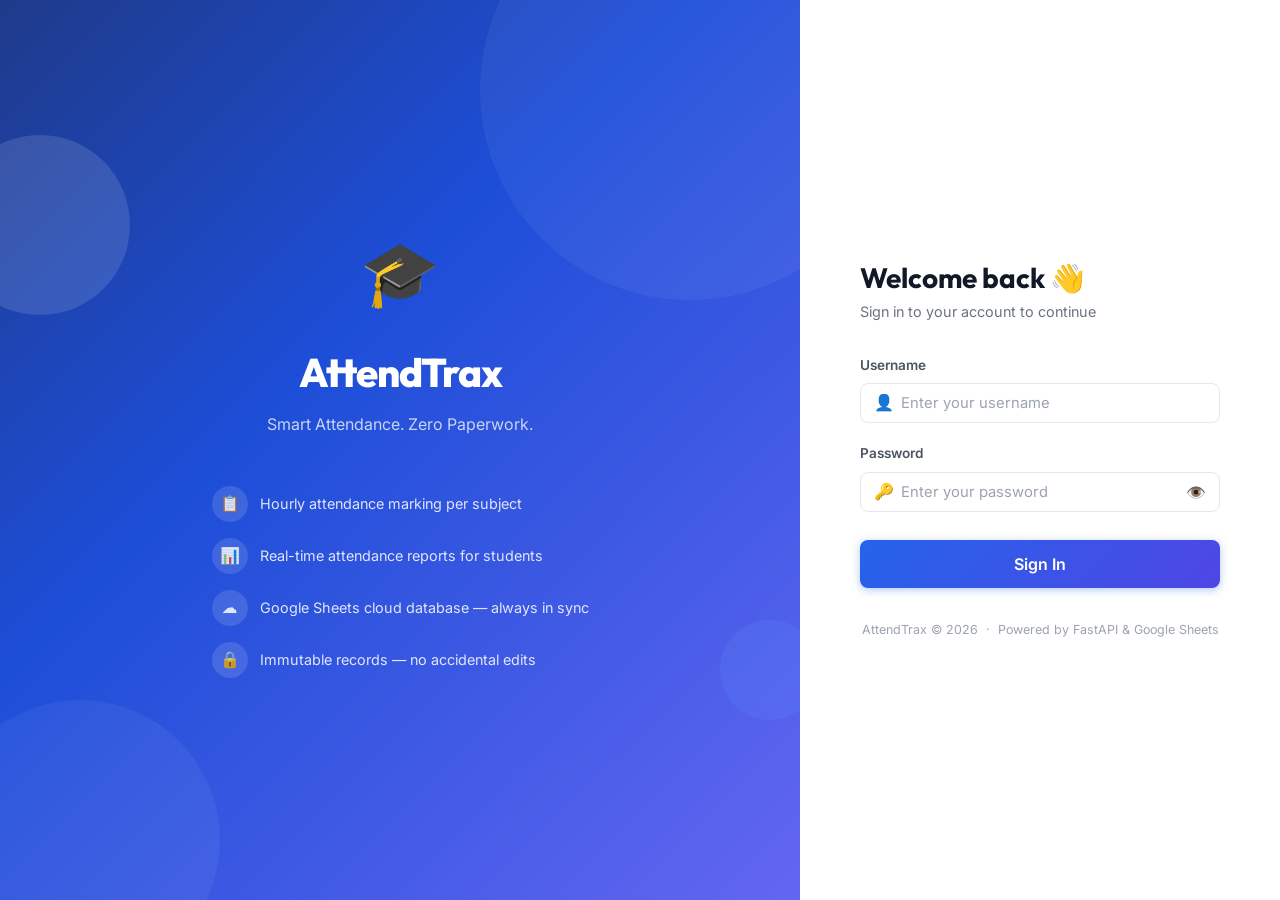
==== frontend/index.html @ 1fc4e975 "Add files via upload" ====
<!DOCTYPE html>
<html lang="en">
<head>
  <meta charset="UTF-8" />
  <meta name="viewport" content="width=device-width, initial-scale=1.0" />
  <title>AttendTrax – Login</title>
  <meta name="description" content="AttendTrax – Student Attendance Management System. Login as Admin, Faculty, or Student." />
  <link rel="stylesheet" href="style.css" />
  <link rel="icon" href="data:image/svg+xml,<svg xmlns='http://www.w3.org/2000/svg' viewBox='0 0 100 100'><text y='.9em' font-size='90'>🎓</text></svg>" />
  <style>
    /* ── Login-specific styles ─── */
    body { min-height: 100vh; display: flex; align-items: stretch; }

    .login-page {
      display: flex;
      width: 100%;
      min-height: 100vh;
    }

    /* Left panel – illustration / branding */
    .login-left {
      flex: 1;
      background: linear-gradient(135deg, #1e3a8a 0%, #1d4ed8 40%, #6366f1 100%);
      display: flex;
      flex-direction: column;
      align-items: center;
      justify-content: center;
      padding: 3rem 2.5rem;
      position: relative;
      overflow: hidden;
    }

    .login-left::before {
      content: '';
      position: absolute;
      width: 420px; height: 420px;
      border-radius: 50%;
      background: rgb(255 255 255 / 0.05);
      top: -120px; right: -100px;
    }
    .login-left::after {
      content: '';
      position: absolute;
      width: 280px; height: 280px;
      border-radius: 50%;
      background: rgb(255 255 255 / 0.05);
      bottom: -80px; left: -60px;
    }

    .left-content { position: relative; z-index: 1; text-align: center; color: #fff; max-width: 380px; }
    .brand-logo { font-size: 4rem; margin-bottom: 1rem; }
    .brand-title { font-family: 'Outfit', sans-serif; font-size: 2.5rem; font-weight: 800; letter-spacing: -0.03em; margin-bottom: 0.5rem; }
    .brand-subtitle { font-size: 1rem; opacity: 0.75; margin-bottom: 3rem; }

    .feature-list { list-style: none; display: flex; flex-direction: column; gap: 1rem; text-align: left; }
    .feature-list li {
      display: flex; align-items: center; gap: 0.75rem;
      font-size: 0.9rem; opacity: 0.85;
    }
    .feature-list li .feat-icon {
      width: 36px; height: 36px;
      border-radius: 50%;
      background: rgb(255 255 255 / 0.15);
      display: flex; align-items: center; justify-content: center;
      font-size: 1rem; flex-shrink: 0;
    }

    /* Right panel – login form */
    .login-right {
      width: 480px;
      flex-shrink: 0;
      display: flex;
      flex-direction: column;
      align-items: center;
      justify-content: center;
      padding: 3rem 2.5rem;
      background: #fff;
    }

    .login-form-wrap { width: 100%; max-width: 360px; }

    .login-greeting {
      margin-bottom: 2rem;
    }
    .login-greeting h2 { font-size: 1.75rem; color: var(--gray-900); margin-bottom: 0.3rem; }
    .login-greeting p  { color: var(--gray-500); font-size: 0.9rem; }

    .form-stack { display: flex; flex-direction: column; gap: 1.25rem; }

    .input-icon-wrap { position: relative; }
    .input-icon-wrap .input-icon {
      position: absolute;
      left: 0.875rem;
      top: 50%;
      transform: translateY(-50%);
      font-size: 1rem;
      color: var(--gray-400);
      pointer-events: none;
    }
    .input-icon-wrap .form-control { padding-left: 2.5rem; }

    .password-wrap { position: relative; }
    .toggle-pw {
      position: absolute;
      right: 0.875rem; top: 50%;
      transform: translateY(-50%);
      background: none; border: none;
      color: var(--gray-400); font-size: 1rem;
      cursor: pointer; transition: color var(--transition-fast);
    }
    .toggle-pw:hover { color: var(--brand-600); }

    .login-btn { margin-top: 0.5rem; }

    .login-footer { margin-top: 2rem; text-align: center; color: var(--gray-400); font-size: 0.78rem; }

    /* Floating animated circles */
    .float-orb {
      position: absolute;
      border-radius: 50%;
      opacity: 0.12;
      animation: floatOrb 6s ease-in-out infinite;
    }
    @keyframes floatOrb {
      0%, 100% { transform: translateY(0); }
      50%       { transform: translateY(-20px); }
    }

    @media (max-width: 820px) {
      .login-left { display: none; }
      .login-right { width: 100%; }
    }
  </style>
</head>
<body>
<!-- Toast -->
<div id="toast-container"></div>

<div class="login-page">
  <!-- ── Left Branding Panel ─────────────────────────────── -->
  <div class="login-left">
    <div class="float-orb" style="width:180px;height:180px;background:#fff;top:15%;left:-50px;animation-delay:0s;"></div>
    <div class="float-orb" style="width:100px;height:100px;background:#60a5fa;bottom:20%;right:-20px;animation-delay:2s;"></div>

    <div class="left-content">
      <div class="brand-logo">🎓</div>
      <div class="brand-title">AttendTrax</div>
      <div class="brand-subtitle">Smart Attendance. Zero Paperwork.</div>

      <ul class="feature-list">
        <li>
          <span class="feat-icon">📋</span>
          <span>Hourly attendance marking per subject</span>
        </li>
        <li>
          <span class="feat-icon">📊</span>
          <span>Real-time attendance reports for students</span>
        </li>
        <li>
          <span class="feat-icon">☁️</span>
          <span>Google Sheets cloud database — always in sync</span>
        </li>
        <li>
          <span class="feat-icon">🔒</span>
          <span>Immutable records — no accidental edits</span>
        </li>
      </ul>
    </div>
  </div>

  <!-- ── Right Login Form ───────────────────────────────── -->
  <div class="login-right">
    <div class="login-form-wrap">
      <div class="login-greeting">
        <h2>Welcome back 👋</h2>
        <p>Sign in to your account to continue</p>
      </div>

      <form id="login-form" class="form-stack" novalidate>
        <!-- Username -->
        <div class="form-group">
          <label class="form-label" for="username">Username</label>
          <div class="input-icon-wrap">
            <span class="input-icon">👤</span>
            <input
              id="username"
              type="text"
              class="form-control"
              placeholder="Enter your username"
              autocomplete="username"
              required
            />
          </div>
        </div>

        <!-- Password -->
        <div class="form-group">
          <label class="form-label" for="password">Password</label>
          <div class="input-icon-wrap password-wrap">
            <span class="input-icon">🔑</span>
            <input
              id="password"
              type="password"
              class="form-control"
              placeholder="Enter your password"
              autocomplete="current-password"
              required
            />
            <button type="button" class="toggle-pw" id="toggle-pw" aria-label="Show/hide password">👁️</button>
          </div>
        </div>

        <!-- Error message -->
        <p id="login-error" class="text-sm hidden" style="color:var(--danger);font-weight:500;"></p>

        <!-- Submit -->
        <button type="submit" id="login-btn" class="btn btn-primary btn-lg login-btn w-full">
          <span id="btn-text">Sign In</span>
        </button>
      </form>

      <div class="login-footer">
        <p>AttendTrax &copy; 2026 &nbsp;·&nbsp; Powered by FastAPI &amp; Google Sheets</p>
      </div>
    </div>
  </div>
</div>

<script src="api.js"></script>
<script>
  // Redirect if already logged in
  (function() {
    const token = getToken();
    const role  = getRole();
    if (token && role) {
      const pages = { ADMIN: 'admin.html', FACULTY: 'faculty.html', STUDENT: 'student.html' };
      window.location.href = pages[role.toUpperCase()] || 'index.html';
    }
  })();

  // Password toggle
  document.getElementById('toggle-pw').addEventListener('click', () => {
    const pw = document.getElementById('password');
    const btn = document.getElementById('toggle-pw');
    pw.type = pw.type === 'password' ? 'text' : 'password';
    btn.textContent = pw.type === 'password' ? '👁️' : '🙈';
  });

  // Login form
  document.getElementById('login-form').addEventListener('submit', async (e) => {
    e.preventDefault();
    const username = document.getElementById('username').value.trim();
    const password = document.getElementById('password').value;
    const errEl    = document.getElementById('login-error');
    const btnText  = document.getElementById('btn-text');
    const btn      = document.getElementById('login-btn');

    if (!username || !password) {
      errEl.textContent = 'Please enter both username and password.';
      errEl.classList.remove('hidden');
      return;
    }

    errEl.classList.add('hidden');
    btn.disabled = true;
    btnText.innerHTML = '<span class="spinner"></span> Signing in…';

    try {
      const data = await api.post('/auth/login', { username, password });
      saveAuth(data);

      showToast(`Welcome, ${data.name}! 🎉`, 'success', 2000);

      const pages = { ADMIN: 'admin.html', FACULTY: 'faculty.html', STUDENT: 'student.html' };
      setTimeout(() => {
        window.location.href = pages[data.role.toUpperCase()] || 'index.html';
      }, 800);
    } catch (err) {
      errEl.textContent = err.message;
      errEl.classList.remove('hidden');
      btn.disabled = false;
      btnText.textContent = 'Sign In';
    }
  });
</script>
</body>
</html>
---- frontend/style.css ----
/* =============================================================================
   AttendTrax – Design System & Global Styles
   Light mode with vibrant blue-indigo accents
   ============================================================================= */
@import url('https://fonts.googleapis.com/css2?family=Inter:wght@300;400;500;600;700;800&family=Outfit:wght@400;600;700&display=swap');

/* ── CSS Custom Properties ──────────────────────────────────────────────────── */
:root {
  /* Brand */
  --brand-50:  #eff6ff;
  --brand-100: #dbeafe;
  --brand-200: #bfdbfe;
  --brand-300: #93c5fd;
  --brand-400: #60a5fa;
  --brand-500: #3b82f6;
  --brand-600: #2563eb;
  --brand-700: #1d4ed8;
  --brand-800: #1e40af;
  --brand-900: #1e3a8a;

  --indigo-500: #6366f1;
  --indigo-600: #4f46e5;

  /* Semantic */
  --success:   #10b981;
  --warning:   #f59e0b;
  --danger:    #ef4444;
  --info:      #06b6d4;

  /* Neutrals */
  --gray-50:   #f9fafb;
  --gray-100:  #f3f4f6;
  --gray-200:  #e5e7eb;
  --gray-300:  #d1d5db;
  --gray-400:  #9ca3af;
  --gray-500:  #6b7280;
  --gray-600:  #4b5563;
  --gray-700:  #374151;
  --gray-800:  #1f2937;
  --gray-900:  #111827;

  /* Layout */
  --sidebar-width: 260px;
  --topbar-height: 64px;
  --radius-sm: 8px;
  --radius-md: 12px;
  --radius-lg: 16px;
  --radius-xl: 24px;

  /* Shadows */
  --shadow-sm:  0 1px 2px 0 rgb(0 0 0 / 0.05);
  --shadow-md:  0 4px 6px -1px rgb(0 0 0 / 0.07), 0 2px 4px -2px rgb(0 0 0 / 0.07);
  --shadow-lg:  0 10px 15px -3px rgb(0 0 0 / 0.08), 0 4px 6px -4px rgb(0 0 0 / 0.05);
  --shadow-xl:  0 20px 25px -5px rgb(0 0 0 / 0.10), 0 8px 10px -6px rgb(0 0 0 / 0.05);

  /* Transitions */
  --transition-fast: 150ms ease;
  --transition-base: 250ms ease;
  --transition-slow: 350ms ease;
}

/* ── Reset ──────────────────────────────────────────────────────────────────── */
*, *::before, *::after { box-sizing: border-box; margin: 0; padding: 0; }

html { font-size: 16px; scroll-behavior: smooth; }

body {
  font-family: 'Inter', system-ui, sans-serif;
  background: var(--gray-50);
  color: var(--gray-800);
  line-height: 1.6;
  -webkit-font-smoothing: antialiased;
}

a { color: inherit; text-decoration: none; }
img { max-width: 100%; }
button { cursor: pointer; font-family: inherit; }
input, select, textarea { font-family: inherit; }

/* ── Typography ─────────────────────────────────────────────────────────────── */
h1, h2, h3, h4, h5 { font-family: 'Outfit', sans-serif; font-weight: 700; line-height: 1.25; }
h1 { font-size: clamp(1.75rem, 4vw, 2.5rem); }
h2 { font-size: clamp(1.35rem, 3vw, 1.875rem); }
h3 { font-size: 1.25rem; }
h4 { font-size: 1.05rem; }

/* ── Utility Classes ─────────────────────────────────────────────────────────── */
.hidden    { display: none !important; }
.sr-only   { position: absolute; width: 1px; height: 1px; overflow: hidden; clip: rect(0,0,0,0); }
.flex      { display: flex; }
.flex-col  { flex-direction: column; }
.items-center { align-items: center; }
.justify-between { justify-content: space-between; }
.gap-2  { gap: 0.5rem; }
.gap-4  { gap: 1rem; }
.gap-6  { gap: 1.5rem; }
.w-full { width: 100%; }
.text-sm { font-size: 0.875rem; }
.text-xs { font-size: 0.75rem; }
.font-semibold { font-weight: 600; }
.font-bold { font-weight: 700; }
.text-muted { color: var(--gray-500); }
.text-center { text-align: center; }

/* ── Buttons ─────────────────────────────────────────────────────────────────── */
.btn {
  display: inline-flex;
  align-items: center;
  justify-content: center;
  gap: 0.5rem;
  padding: 0.625rem 1.25rem;
  font-size: 0.9rem;
  font-weight: 600;
  border: none;
  border-radius: var(--radius-sm);
  transition: all var(--transition-fast);
  outline: none;
  white-space: nowrap;
}

.btn-primary {
  background: linear-gradient(135deg, var(--brand-600), var(--indigo-600));
  color: #fff;
  box-shadow: 0 2px 8px rgb(37 99 235 / 0.35);
}
.btn-primary:hover { transform: translateY(-1px); box-shadow: 0 4px 16px rgb(37 99 235 / 0.45); }
.btn-primary:active { transform: translateY(0); }

.btn-secondary {
  background: var(--gray-100);
  color: var(--gray-700);
  border: 1px solid var(--gray-200);
}
.btn-secondary:hover { background: var(--gray-200); }

.btn-danger {
  background: linear-gradient(135deg, #ef4444, #dc2626);
  color: #fff;
  box-shadow: 0 2px 8px rgb(239 68 68 / 0.35);
}
.btn-danger:hover { transform: translateY(-1px); box-shadow: 0 4px 16px rgb(239 68 68 / 0.45); }

.btn-success {
  background: linear-gradient(135deg, #10b981, #059669);
  color: #fff;
  box-shadow: 0 2px 8px rgb(16 185 129 / 0.35);
}
.btn-success:hover { transform: translateY(-1px); }

.btn-sm { padding: 0.4rem 0.85rem; font-size: 0.8rem; }
.btn-lg { padding: 0.875rem 2rem; font-size: 1rem; }

.btn:disabled { opacity: 0.55; cursor: not-allowed; transform: none !important; }

/* ── Cards ───────────────────────────────────────────────────────────────────── */
.card {
  background: #fff;
  border-radius: var(--radius-md);
  box-shadow: var(--shadow-md);
  border: 1px solid var(--gray-200);
  overflow: hidden;
}

.card-header {
  padding: 1.25rem 1.5rem;
  border-bottom: 1px solid var(--gray-100);
  display: flex;
  align-items: center;
  justify-content: space-between;
  gap: 1rem;
}

.card-body { padding: 1.5rem; }

/* ── Form Elements ───────────────────────────────────────────────────────────── */
.form-group { display: flex; flex-direction: column; gap: 0.4rem; }
.form-label { font-size: 0.85rem; font-weight: 600; color: var(--gray-600); }
.form-control {
  width: 100%;
  padding: 0.625rem 0.875rem;
  font-size: 0.925rem;
  border: 1.5px solid var(--gray-200);
  border-radius: var(--radius-sm);
  background: #fff;
  color: var(--gray-800);
  transition: border-color var(--transition-fast), box-shadow var(--transition-fast);
  outline: none;
}
.form-control:focus {
  border-color: var(--brand-400);
  box-shadow: 0 0 0 3px rgb(59 130 246 / 0.15);
}
.form-control::placeholder { color: var(--gray-400); }

select.form-control { appearance: none; background-image: url("data:image/svg+xml,%3Csvg xmlns='http://www.w3.org/2000/svg' fill='none' viewBox='0 0 20 20'%3E%3Cpath stroke='%236b7280' stroke-linecap='round' stroke-linejoin='round' stroke-width='1.5' d='M6 8l4 4 4-4'/%3E%3C/svg%3E"); background-repeat: no-repeat; background-position: right 0.75rem center; background-size: 1.25rem; padding-right: 2.5rem; }

/* ── Stat Cards ─────────────────────────────────────────────────────────────── */
.stat-grid {
  display: grid;
  grid-template-columns: repeat(auto-fit, minmax(180px, 1fr));
  gap: 1rem;
}

.stat-card {
  background: #fff;
  border-radius: var(--radius-md);
  padding: 1.25rem 1.5rem;
  box-shadow: var(--shadow-md);
  border: 1px solid var(--gray-200);
  position: relative;
  overflow: hidden;
}

.stat-card::before {
  content: '';
  position: absolute;
  top: 0; left: 0;
  width: 4px;
  height: 100%;
  background: var(--accent, var(--brand-500));
}

.stat-card .stat-label { font-size: 0.75rem; font-weight: 600; text-transform: uppercase; letter-spacing: 0.05em; color: var(--gray-500); }
.stat-card .stat-value { font-size: 2rem; font-weight: 800; font-family: 'Outfit', sans-serif; color: var(--gray-900); line-height: 1.1; margin-top: 0.25rem; }
.stat-card .stat-sub { font-size: 0.78rem; color: var(--gray-400); margin-top: 0.15rem; }

/* ── Table ───────────────────────────────────────────────────────────────────── */
.table-wrapper { overflow-x: auto; }
table { width: 100%; border-collapse: collapse; font-size: 0.875rem; }
thead tr { background: var(--gray-50); border-bottom: 2px solid var(--gray-200); }
thead th { padding: 0.75rem 1rem; text-align: left; font-size: 0.78rem; font-weight: 700; text-transform: uppercase; letter-spacing: 0.05em; color: var(--gray-500); white-space: nowrap; }
tbody tr { border-bottom: 1px solid var(--gray-100); transition: background var(--transition-fast); }
tbody tr:hover { background: var(--brand-50); }
tbody td { padding: 0.75rem 1rem; color: var(--gray-700); }

/* Status badges */
.badge {
  display: inline-flex;
  align-items: center;
  padding: 0.2rem 0.6rem;
  font-size: 0.72rem;
  font-weight: 700;
  border-radius: 999px;
  text-transform: uppercase;
  letter-spacing: 0.04em;
}
.badge-present  { background: #d1fae5; color: #065f46; }
.badge-absent   { background: #fee2e2; color: #991b1b; }
.badge-free     { background: var(--gray-100); color: var(--gray-500); }
.badge-info     { background: #dbeafe; color: #1e40af; }
.badge-warning  { background: #fef3c7; color: #92400e; }

/* ── Progress Bar ───────────────────────────────────────────────────────────── */
.progress-bar-wrap { background: var(--gray-200); border-radius: 999px; height: 8px; overflow: hidden; }
.progress-bar { height: 100%; border-radius: 999px; transition: width 0.6s ease; }
.progress-good    { background: linear-gradient(90deg, #10b981, #34d399); }
.progress-warn    { background: linear-gradient(90deg, #f59e0b, #fbbf24); }
.progress-danger  { background: linear-gradient(90deg, #ef4444, #f87171); }

/* ── Toast Notifications ─────────────────────────────────────────────────────── */
#toast-container {
  position: fixed;
  top: 1.25rem;
  right: 1.25rem;
  z-index: 9999;
  display: flex;
  flex-direction: column;
  gap: 0.5rem;
  pointer-events: none;
}
.toast {
  display: flex;
  align-items: flex-start;
  gap: 0.75rem;
  padding: 0.875rem 1.25rem;
  border-radius: var(--radius-md);
  box-shadow: var(--shadow-xl);
  min-width: 280px;
  max-width: 380px;
  font-size: 0.9rem;
  font-weight: 500;
  color: #fff;
  pointer-events: all;
  animation: toastIn 0.3s ease forwards;
}
.toast.toast-success { background: linear-gradient(135deg, #10b981, #059669); }
.toast.toast-error   { background: linear-gradient(135deg, #ef4444, #dc2626); }
.toast.toast-info    { background: linear-gradient(135deg, #3b82f6, #2563eb); }
.toast.toast-warning { background: linear-gradient(135deg, #f59e0b, #d97706); }
.toast.leaving { animation: toastOut 0.3s ease forwards; }
.toast-icon { font-size: 1.2rem; flex-shrink: 0; }

@keyframes toastIn  { from { opacity: 0; transform: translateX(100px); } to { opacity: 1; transform: translateX(0); } }
@keyframes toastOut { from { opacity: 1; transform: translateX(0); } to { opacity: 0; transform: translateX(100px); } }

/* ── Modal ───────────────────────────────────────────────────────────────────── */
.modal-overlay {
  position: fixed; inset: 0;
  background: rgb(0 0 0 / 0.45);
  display: flex;
  align-items: center;
  justify-content: center;
  z-index: 1000;
  animation: fadeIn 0.2s ease;
}
.modal-box {
  background: #fff;
  border-radius: var(--radius-lg);
  box-shadow: var(--shadow-xl);
  padding: 2rem;
  width: min(500px, calc(100vw - 2rem));
  max-height: 90vh;
  overflow-y: auto;
  animation: slideUp 0.25s ease;
}
@keyframes fadeIn  { from { opacity: 0; } to { opacity: 1; } }
@keyframes slideUp { from { opacity: 0; transform: translateY(30px); } to { opacity: 1; transform: translateY(0); } }

/* ── Spinner ─────────────────────────────────────────────────────────────────── */
.spinner {
  display: inline-block;
  width: 1.1em; height: 1.1em;
  border: 2px solid currentColor;
  border-top-color: transparent;
  border-radius: 50%;
  animation: spin 0.7s linear infinite;
}
@keyframes spin { to { transform: rotate(360deg); } }

/* ── Loading overlay ─────────────────────────────────────────────────────────── */
.page-loader {
  position: fixed; inset: 0;
  background: var(--gray-50);
  display: flex; flex-direction: column;
  align-items: center; justify-content: center;
  gap: 1rem;
  z-index: 9999;
}
.page-loader .loader-ring {
  width: 56px; height: 56px;
  border: 4px solid var(--brand-100);
  border-top-color: var(--brand-600);
  border-radius: 50%;
  animation: spin 0.9s linear infinite;
}

/* ── Chip selectors for P/A marking ─────────────────────────────────────────── */
.attendance-chip-group { display: flex; gap: 0.35rem; }
.attendance-chip {
  padding: 0.25rem 0.7rem;
  border-radius: 999px;
  font-size: 0.78rem;
  font-weight: 700;
  border: 1.5px solid transparent;
  cursor: pointer;
  transition: all var(--transition-fast);
}
.chip-P { border-color: #10b981; color: #10b981; }
.chip-P.active { background: #10b981; color: #fff; }
.chip-A { border-color: #ef4444; color: #ef4444; }
.chip-A.active { background: #ef4444; color: #fff; }
.chip-free { border-color: var(--gray-300); color: var(--gray-400); }
.chip-free.active { background: var(--gray-300); color: var(--gray-600); }

/* ── Sidebar Layout (Faculty + Admin) ──────────────────────────────────────── */
.app-layout {
  display: flex;
  min-height: 100vh;
}

.sidebar {
  width: var(--sidebar-width);
  background: linear-gradient(180deg, #1e3a8a 0%, #1e40af 50%, #2563eb 100%);
  display: flex;
  flex-direction: column;
  position: fixed;
  top: 0; left: 0;
  height: 100vh;
  z-index: 100;
  transition: transform var(--transition-base);
}

.sidebar-brand {
  padding: 1.5rem 1.25rem 1rem;
  border-bottom: 1px solid rgb(255 255 255 / 0.12);
}
.sidebar-brand .brand-name {
  font-family: 'Outfit', sans-serif;
  font-size: 1.35rem;
  font-weight: 800;
  color: #fff;
  letter-spacing: -0.02em;
}
.sidebar-brand .brand-sub { font-size: 0.7rem; color: rgb(255 255 255 / 0.55); margin-top: 0.15rem; }

.sidebar-user {
  padding: 1rem 1.25rem;
  border-bottom: 1px solid rgb(255 255 255 / 0.1);
}
.sidebar-user .user-name { font-size: 0.9rem; font-weight: 600; color: #fff; }
.sidebar-user .user-role {
  display: inline-block;
  font-size: 0.65rem;
  font-weight: 700;
  text-transform: uppercase;
  letter-spacing: 0.06em;
  padding: 0.15rem 0.5rem;
  border-radius: 999px;
  margin-top: 0.25rem;
}
.role-admin   { background: #fef3c7; color: #92400e; }
.role-faculty { background: #dbeafe; color: #1e3a8a; }
.role-student { background: #d1fae5; color: #065f46; }

.sidebar-nav { flex: 1; padding: 1rem 0; overflow-y: auto; }
.nav-item {
  display: flex;
  align-items: center;
  gap: 0.75rem;
  padding: 0.75rem 1.25rem;
  color: rgb(255 255 255 / 0.7);
  font-size: 0.9rem;
  font-weight: 500;
  cursor: pointer;
  transition: all var(--transition-fast);
  border-left: 3px solid transparent;
}
.nav-item:hover { color: #fff; background: rgb(255 255 255 / 0.08); }
.nav-item.active { color: #fff; background: rgb(255 255 255 / 0.12); border-left-color: #93c5fd; }
.nav-item .nav-icon { font-size: 1.1rem; width: 1.25rem; text-align: center; }

.sidebar-footer {
  padding: 1rem 1.25rem;
  border-top: 1px solid rgb(255 255 255 / 0.1);
}
.logout-btn {
  display: flex;
  align-items: center;
  gap: 0.6rem;
  color: rgb(255 255 255 / 0.65);
  font-size: 0.875rem;
  font-weight: 500;
  cursor: pointer;
  transition: color var(--transition-fast);
  background: none;
  border: none;
  padding: 0;
}
.logout-btn:hover { color: #fca5a5; }

.main-content {
  margin-left: var(--sidebar-width);
  flex: 1;
  display: flex;
  flex-direction: column;
  min-height: 100vh;
}

.topbar {
  height: var(--topbar-height);
  background: #fff;
  border-bottom: 1px solid var(--gray-200);
  display: flex;
  align-items: center;
  justify-content: space-between;
  padding: 0 1.75rem;
  position: sticky;
  top: 0;
  z-index: 50;
  box-shadow: var(--shadow-sm);
}
.topbar-title { font-size: 1.15rem; font-weight: 700; color: var(--gray-900); }
.topbar-date  { font-size: 0.825rem; color: var(--gray-400); }

.page-content { padding: 1.75rem; flex: 1; }

/* Sections */
.section { display: none; }
.section.active { display: block; animation: fadeSection 0.25s ease; }
@keyframes fadeSection { from { opacity: 0; transform: translateY(8px); } to { opacity: 1; transform: translateY(0); } }

/* ── Mobile sidebar toggle ───────────────────────────────────────────────────── */
.menu-toggle {
  display: none;
  background: none; border: none;
  font-size: 1.5rem; color: var(--gray-700);
  cursor: pointer;
}

/* ── Responsive ──────────────────────────────────────────────────────────────── */
@media (max-width: 768px) {
  .sidebar {
    transform: translateX(calc(-1 * var(--sidebar-width)));
  }
  .sidebar.open { transform: translateX(0); box-shadow: var(--shadow-xl); }
  .main-content { margin-left: 0; }
  .menu-toggle { display: block; }
  .page-content { padding: 1rem; }
  .stat-grid { grid-template-columns: 1fr 1fr; }
}

/* ── Attendance marking table ─────────────────────────────────────────────────── */
.mark-table tbody td { vertical-align: middle; }
.mark-table .student-name { font-weight: 600; }
.mark-table .student-reg  { color: var(--gray-400); font-size: 0.8rem; }
.bulk-actions {
  display: flex; gap: 0.5rem; flex-wrap: wrap;
  margin-bottom: 1rem;
}

/* ── Circle percentage ───────────────────────────────────────────────────────── */
.circle-chart {
  width: 120px; height: 120px;
  position: relative;
  display: flex;
  align-items: center;
  justify-content: center;
}
.circle-chart svg { position: absolute; top: 0; left: 0; transform: rotate(-90deg); }
.circle-chart .circle-bg   { fill: none; stroke: var(--gray-200); stroke-width: 8; }
.circle-chart .circle-fill { fill: none; stroke-width: 8; stroke-linecap: round; transition: stroke-dashoffset 0.8s ease; }
.circle-value { font-size: 1.4rem; font-weight: 800; font-family: 'Outfit', sans-serif; text-align: center; }
.circle-label { font-size: 0.7rem; color: var(--gray-400); }

/* ── Import area ─────────────────────────────────────────────────────────────── */
.drop-zone {
  border: 2px dashed var(--gray-300);
  border-radius: var(--radius-md);
  padding: 3rem 2rem;
  text-align: center;
  transition: all var(--transition-fast);
  cursor: pointer;
}
.drop-zone:hover, .drop-zone.dragging {
  border-color: var(--brand-400);
  background: var(--brand-50);
}
.drop-zone .drop-icon { font-size: 3rem; margin-bottom: 0.5rem; opacity: 0.6; }

/* ── Tag list ─────────────────────────────────────────────────────────────────── */
.tag { display: inline-flex; align-items: center; gap: 0.3rem; padding: 0.2rem 0.65rem; background: var(--brand-50); color: var(--brand-700); border-radius: 999px; font-size: 0.78rem; font-weight: 600; }
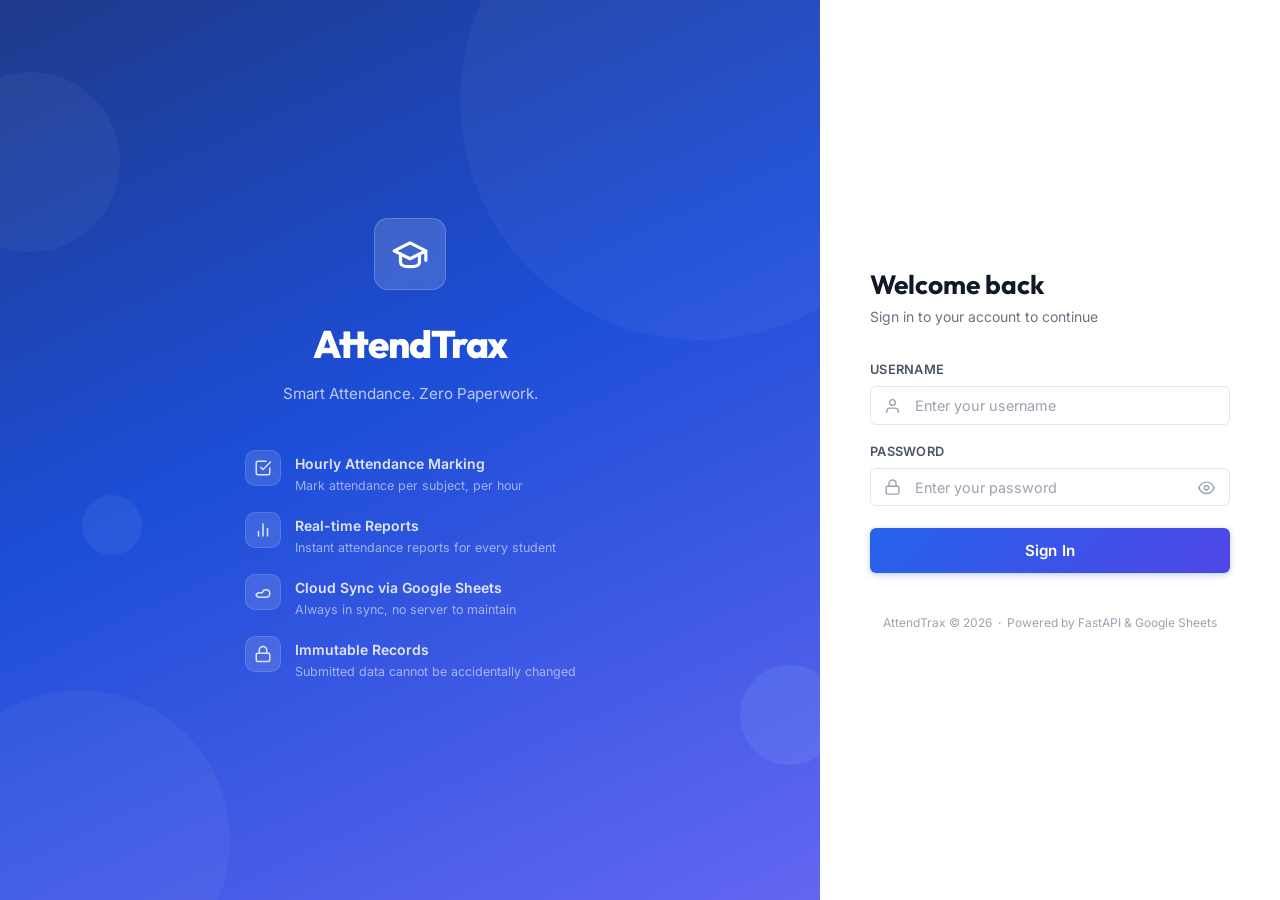
==== commit 2c8c2d62: "Add files via upload" ====
--- a/frontend/index.html
+++ b/frontend/index.html
@@ -3,24 +3,23 @@
 <head>
   <meta charset="UTF-8" />
   <meta name="viewport" content="width=device-width, initial-scale=1.0" />
-  <title>AttendTrax – Login</title>
-  <meta name="description" content="AttendTrax – Student Attendance Management System. Login as Admin, Faculty, or Student." />
+  <title>AttendTrax – Sign In</title>
+  <meta name="description" content="AttendTrax – Smart attendance management for colleges. Sign in as Admin, Faculty, or Student." />
   <link rel="stylesheet" href="style.css" />
-  <link rel="icon" href="data:image/svg+xml,<svg xmlns='http://www.w3.org/2000/svg' viewBox='0 0 100 100'><text y='.9em' font-size='90'>🎓</text></svg>" />
+  <!-- Async font load for performance -->
+  <link rel="preconnect" href="https://fonts.googleapis.com" />
+  <link rel="preconnect" href="https://fonts.gstatic.com" crossorigin />
+  <link rel="preload" as="style" href="https://fonts.googleapis.com/css2?family=Inter:wght@400;500;600;700&family=Outfit:wght@600;700;800&display=swap" onload="this.rel='stylesheet'" />
+  <noscript><link rel="stylesheet" href="https://fonts.googleapis.com/css2?family=Inter:wght@400;500;600;700&family=Outfit:wght@600;700;800&display=swap" /></noscript>
+  <link rel="icon" href="data:image/svg+xml,<svg xmlns='http://www.w3.org/2000/svg' viewBox='0 0 100 100'><rect width='100' height='100' rx='20' fill='%232563eb'/><text y='.9em' font-size='60' x='50%' text-anchor='middle' dy='.1em' fill='white' font-family='sans-serif' font-weight='bold'>A</text></svg>" />
   <style>
-    /* ── Login-specific styles ─── */
-    body { min-height: 100vh; display: flex; align-items: stretch; }
-
-    .login-page {
-      display: flex;
-      width: 100%;
-      min-height: 100vh;
-    }
-
-    /* Left panel – illustration / branding */
+    body { min-height: 100vh; display: flex; align-items: stretch; background: #fff; }
+    .login-page { display: flex; width: 100%; min-height: 100vh; }
+
+    /* ── Left branding panel ── */
     .login-left {
       flex: 1;
-      background: linear-gradient(135deg, #1e3a8a 0%, #1d4ed8 40%, #6366f1 100%);
+      background: linear-gradient(155deg, #1e3a8a 0%, #1d4ed8 45%, #6366f1 100%);
       display: flex;
       flex-direction: column;
       align-items: center;
@@ -29,45 +28,68 @@
       position: relative;
       overflow: hidden;
     }
-
     .login-left::before {
       content: '';
       position: absolute;
-      width: 420px; height: 420px;
+      width: 480px; height: 480px;
       border-radius: 50%;
-      background: rgb(255 255 255 / 0.05);
-      top: -120px; right: -100px;
+      background: rgb(255 255 255 / 0.04);
+      top: -140px; right: -120px;
+      pointer-events: none;
     }
     .login-left::after {
       content: '';
       position: absolute;
-      width: 280px; height: 280px;
+      width: 300px; height: 300px;
       border-radius: 50%;
-      background: rgb(255 255 255 / 0.05);
-      bottom: -80px; left: -60px;
-    }
-
+      background: rgb(255 255 255 / 0.04);
+      bottom: -90px; left: -70px;
+      pointer-events: none;
+    }
     .left-content { position: relative; z-index: 1; text-align: center; color: #fff; max-width: 380px; }
-    .brand-logo { font-size: 4rem; margin-bottom: 1rem; }
-    .brand-title { font-family: 'Outfit', sans-serif; font-size: 2.5rem; font-weight: 800; letter-spacing: -0.03em; margin-bottom: 0.5rem; }
-    .brand-subtitle { font-size: 1rem; opacity: 0.75; margin-bottom: 3rem; }
+    .brand-logo-mark {
+      width: 72px; height: 72px;
+      background: rgb(255 255 255 / 0.15);
+      border-radius: var(--radius-lg);
+      display: flex;
+      align-items: center;
+      justify-content: center;
+      margin: 0 auto 1.5rem;
+      backdrop-filter: blur(8px);
+      border: 1px solid rgb(255 255 255 / 0.20);
+    }
+    .brand-logo-mark svg { width: 38px; height: 38px; color: #fff; }
+    .brand-title {
+      font-family: 'Outfit', sans-serif;
+      font-size: 2.4rem;
+      font-weight: 800;
+      letter-spacing: -0.03em;
+      margin-bottom: 0.4rem;
+      color: #fff;
+    }
+    .brand-subtitle { font-size: 0.95rem; opacity: 0.70; margin-bottom: 2.75rem; }
 
     .feature-list { list-style: none; display: flex; flex-direction: column; gap: 1rem; text-align: left; }
     .feature-list li {
-      display: flex; align-items: center; gap: 0.75rem;
+      display: flex; align-items: flex-start; gap: 0.875rem;
       font-size: 0.9rem; opacity: 0.85;
     }
-    .feature-list li .feat-icon {
+    .feat-icon {
       width: 36px; height: 36px;
-      border-radius: 50%;
-      background: rgb(255 255 255 / 0.15);
+      border-radius: 10px;
+      background: rgb(255 255 255 / 0.14);
       display: flex; align-items: center; justify-content: center;
-      font-size: 1rem; flex-shrink: 0;
-    }
-
-    /* Right panel – login form */
+      flex-shrink: 0;
+      border: 1px solid rgb(255 255 255 / 0.15);
+    }
+    .feat-icon svg { width: 18px; height: 18px; color: #fff; }
+    .feat-text { padding-top: 0.2rem; line-height: 1.5; }
+    .feat-text strong { display: block; font-weight: 600; color: #fff; font-size: 0.875rem; }
+    .feat-text span { font-size: 0.78rem; opacity: 0.65; }
+
+    /* ── Right login form ── */
     .login-right {
-      width: 480px;
+      width: 460px;
       flex-shrink: 0;
       display: flex;
       flex-direction: column;
@@ -76,93 +98,176 @@
       padding: 3rem 2.5rem;
       background: #fff;
     }
-
     .login-form-wrap { width: 100%; max-width: 360px; }
 
-    .login-greeting {
-      margin-bottom: 2rem;
-    }
-    .login-greeting h2 { font-size: 1.75rem; color: var(--gray-900); margin-bottom: 0.3rem; }
-    .login-greeting p  { color: var(--gray-500); font-size: 0.9rem; }
-
-    .form-stack { display: flex; flex-direction: column; gap: 1.25rem; }
-
+    .login-greeting { margin-bottom: 2rem; }
+    .login-greeting h2 { font-size: 1.65rem; color: var(--gray-900); margin-bottom: 0.3rem; }
+    .login-greeting p  { color: var(--gray-500); font-size: 0.875rem; }
+
+    /* Role selector */
+    .role-tabs {
+      display: flex;
+      gap: 0;
+      border: 1.5px solid var(--gray-200);
+      border-radius: var(--radius-sm);
+      overflow: hidden;
+      margin-bottom: 1.5rem;
+    }
+    .role-tab {
+      flex: 1;
+      padding: 0.55rem 0.5rem;
+      font-size: 0.8rem;
+      font-weight: 600;
+      text-align: center;
+      cursor: pointer;
+      background: #fff;
+      color: var(--gray-500);
+      border: none;
+      border-right: 1.5px solid var(--gray-200);
+      transition: all var(--transition-fast);
+      letter-spacing: 0.02em;
+    }
+    .role-tab:last-child { border-right: none; }
+    .role-tab.active {
+      background: linear-gradient(135deg, var(--brand-600), var(--indigo-600));
+      color: #fff;
+    }
+
+    /* Input icon wrapper */
     .input-icon-wrap { position: relative; }
-    .input-icon-wrap .input-icon {
+    .input-icon {
       position: absolute;
       left: 0.875rem;
       top: 50%;
       transform: translateY(-50%);
-      font-size: 1rem;
       color: var(--gray-400);
+      display: flex;
+      align-items: center;
       pointer-events: none;
     }
-    .input-icon-wrap .form-control { padding-left: 2.5rem; }
-
-    .password-wrap { position: relative; }
+    .input-icon svg { width: 17px; height: 17px; }
+    .input-icon-wrap .form-control { padding-left: 2.75rem; }
+
+    /* Password toggle */
     .toggle-pw {
       position: absolute;
-      right: 0.875rem; top: 50%;
+      right: 0.75rem; top: 50%;
       transform: translateY(-50%);
       background: none; border: none;
-      color: var(--gray-400); font-size: 1rem;
-      cursor: pointer; transition: color var(--transition-fast);
+      color: var(--gray-400);
+      cursor: pointer;
+      transition: color var(--transition-fast);
+      padding: 0.2rem;
+      display: flex;
+      align-items: center;
     }
     .toggle-pw:hover { color: var(--brand-600); }
-
-    .login-btn { margin-top: 0.5rem; }
-
-    .login-footer { margin-top: 2rem; text-align: center; color: var(--gray-400); font-size: 0.78rem; }
-
-    /* Floating animated circles */
+    .toggle-pw svg { width: 17px; height: 17px; }
+    .input-icon-wrap.password-wrap .form-control { padding-right: 2.75rem; }
+
+    .login-error {
+      display: flex;
+      align-items: center;
+      gap: 0.5rem;
+      font-size: 0.835rem;
+      font-weight: 500;
+      color: var(--danger);
+      padding: 0.6rem 0.875rem;
+      background: #fff5f5;
+      border: 1px solid #fecaca;
+      border-radius: var(--radius-sm);
+    }
+    .login-error svg { flex-shrink: 0; width: 15px; height: 15px; }
+
+    .login-footer { margin-top: 2.5rem; text-align: center; color: var(--gray-400); font-size: 0.75rem; }
+
+    /* Floating orbs */
     .float-orb {
       position: absolute;
       border-radius: 50%;
-      opacity: 0.12;
-      animation: floatOrb 6s ease-in-out infinite;
+      animation: floatOrb 7s ease-in-out infinite;
+      pointer-events: none;
     }
     @keyframes floatOrb {
-      0%, 100% { transform: translateY(0); }
-      50%       { transform: translateY(-20px); }
-    }
-
-    @media (max-width: 820px) {
+      0%, 100% { transform: translateY(0) rotate(0deg); }
+      50%       { transform: translateY(-22px) rotate(3deg); }
+    }
+
+    @media (max-width: 840px) {
       .login-left { display: none; }
-      .login-right { width: 100%; }
+      .login-right { width: 100%; padding: 2rem 1.5rem; }
+    }
+    @media (max-width: 420px) {
+      .login-right { padding: 1.5rem 1.25rem; }
     }
   </style>
 </head>
 <body>
-<!-- Toast -->
 <div id="toast-container"></div>
 
 <div class="login-page">
   <!-- ── Left Branding Panel ─────────────────────────────── -->
   <div class="login-left">
-    <div class="float-orb" style="width:180px;height:180px;background:#fff;top:15%;left:-50px;animation-delay:0s;"></div>
-    <div class="float-orb" style="width:100px;height:100px;background:#60a5fa;bottom:20%;right:-20px;animation-delay:2s;"></div>
+    <!-- Floating orbs -->
+    <div class="float-orb" style="width:180px;height:180px;background:rgb(255 255 255 / 0.04);top:8%;left:-60px;animation-delay:0s;"></div>
+    <div class="float-orb" style="width:100px;height:100px;background:rgb(147 197 253 / 0.12);bottom:15%;right:-20px;animation-delay:2.5s;"></div>
+    <div class="float-orb" style="width:60px;height:60px;background:rgb(255 255 255 / 0.06);top:55%;left:10%;animation-delay:1.2s;"></div>
 
     <div class="left-content">
-      <div class="brand-logo">🎓</div>
+      <div class="brand-logo-mark">
+        <!-- Graduation cap SVG -->
+        <svg viewBox="0 0 24 24" fill="none" stroke="currentColor" stroke-width="2" stroke-linecap="round" stroke-linejoin="round">
+          <path d="M22 10v6M2 10l10-5 10 5-10 5z"/>
+          <path d="M6 12v5c0 2 2 3 6 3s6-1 6-3v-5"/>
+        </svg>
+      </div>
       <div class="brand-title">AttendTrax</div>
       <div class="brand-subtitle">Smart Attendance. Zero Paperwork.</div>
 
       <ul class="feature-list">
         <li>
-          <span class="feat-icon">📋</span>
-          <span>Hourly attendance marking per subject</span>
+          <div class="feat-icon">
+            <svg viewBox="0 0 24 24" fill="none" stroke="currentColor" stroke-width="2" stroke-linecap="round" stroke-linejoin="round">
+              <path d="M9 11l3 3L22 4"/><path d="M21 12v7a2 2 0 01-2 2H5a2 2 0 01-2-2V5a2 2 0 012-2h11"/>
+            </svg>
+          </div>
+          <div class="feat-text">
+            <strong>Hourly Attendance Marking</strong>
+            <span>Mark attendance per subject, per hour</span>
+          </div>
         </li>
         <li>
-          <span class="feat-icon">📊</span>
-          <span>Real-time attendance reports for students</span>
+          <div class="feat-icon">
+            <svg viewBox="0 0 24 24" fill="none" stroke="currentColor" stroke-width="2" stroke-linecap="round" stroke-linejoin="round">
+              <path d="M18 20V10M12 20V4M6 20v-6"/>
+            </svg>
+          </div>
+          <div class="feat-text">
+            <strong>Real-time Reports</strong>
+            <span>Instant attendance reports for every student</span>
+          </div>
         </li>
         <li>
-          <span class="feat-icon">☁️</span>
-          <span>Google Sheets cloud database — always in sync</span>
+          <div class="feat-icon">
+            <svg viewBox="0 0 24 24" fill="none" stroke="currentColor" stroke-width="2" stroke-linecap="round" stroke-linejoin="round">
+              <path d="M3 15a4 4 0 004 4h9a5 5 0 10-4.9-6H7a4 4 0 00-4 4"/>
+            </svg>
+          </div>
+          <div class="feat-text">
+            <strong>Cloud Sync via Google Sheets</strong>
+            <span>Always in sync, no server to maintain</span>
+          </div>
         </li>
         <li>
-          <span class="feat-icon">🔒</span>
-          <span>Immutable records — no accidental edits</span>
+          <div class="feat-icon">
+            <svg viewBox="0 0 24 24" fill="none" stroke="currentColor" stroke-width="2" stroke-linecap="round" stroke-linejoin="round">
+              <rect x="3" y="11" width="18" height="11" rx="2"/><path d="M7 11V7a5 5 0 0110 0v4"/>
+            </svg>
+          </div>
+          <div class="feat-text">
+            <strong>Immutable Records</strong>
+            <span>Submitted data cannot be accidentally changed</span>
+          </div>
         </li>
       </ul>
     </div>
@@ -172,7 +277,7 @@
   <div class="login-right">
     <div class="login-form-wrap">
       <div class="login-greeting">
-        <h2>Welcome back 👋</h2>
+        <h2>Welcome back</h2>
         <p>Sign in to your account to continue</p>
       </div>
 
@@ -181,7 +286,11 @@
         <div class="form-group">
           <label class="form-label" for="username">Username</label>
           <div class="input-icon-wrap">
-            <span class="input-icon">👤</span>
+            <span class="input-icon">
+              <svg viewBox="0 0 24 24" fill="none" stroke="currentColor" stroke-width="2" stroke-linecap="round" stroke-linejoin="round">
+                <path d="M20 21v-2a4 4 0 00-4-4H8a4 4 0 00-4 4v2"/><circle cx="12" cy="7" r="4"/>
+              </svg>
+            </span>
             <input
               id="username"
               type="text"
@@ -197,7 +306,11 @@
         <div class="form-group">
           <label class="form-label" for="password">Password</label>
           <div class="input-icon-wrap password-wrap">
-            <span class="input-icon">🔑</span>
+            <span class="input-icon">
+              <svg viewBox="0 0 24 24" fill="none" stroke="currentColor" stroke-width="2" stroke-linecap="round" stroke-linejoin="round">
+                <rect x="3" y="11" width="18" height="11" rx="2"/><path d="M7 11V7a5 5 0 0110 0v4"/>
+              </svg>
+            </span>
             <input
               id="password"
               type="password"
@@ -206,21 +319,30 @@
               autocomplete="current-password"
               required
             />
-            <button type="button" class="toggle-pw" id="toggle-pw" aria-label="Show/hide password">👁️</button>
+            <button type="button" class="toggle-pw" id="toggle-pw" aria-label="Show or hide password">
+              <svg id="pw-eye-icon" viewBox="0 0 24 24" fill="none" stroke="currentColor" stroke-width="2" stroke-linecap="round" stroke-linejoin="round">
+                <path d="M1 12s4-8 11-8 11 8 11 8-4 8-11 8-11-8-11-8z"/><circle cx="12" cy="12" r="3"/>
+              </svg>
+            </button>
           </div>
         </div>
 
         <!-- Error message -->
-        <p id="login-error" class="text-sm hidden" style="color:var(--danger);font-weight:500;"></p>
+        <div id="login-error" class="login-error hidden" role="alert">
+          <svg viewBox="0 0 24 24" fill="none" stroke="currentColor" stroke-width="2" stroke-linecap="round" stroke-linejoin="round">
+            <circle cx="12" cy="12" r="10"/><line x1="12" y1="8" x2="12" y2="12"/><line x1="12" y1="16" x2="12.01" y2="16"/>
+          </svg>
+          <span id="login-error-text"></span>
+        </div>
 
         <!-- Submit -->
-        <button type="submit" id="login-btn" class="btn btn-primary btn-lg login-btn w-full">
+        <button type="submit" id="login-btn" class="btn btn-primary btn-lg w-full" style="margin-top:0.25rem;">
           <span id="btn-text">Sign In</span>
         </button>
       </form>
 
       <div class="login-footer">
-        <p>AttendTrax &copy; 2026 &nbsp;·&nbsp; Powered by FastAPI &amp; Google Sheets</p>
+        <p>AttendTrax &copy; 2026 &nbsp;&middot;&nbsp; Powered by FastAPI &amp; Google Sheets</p>
       </div>
     </div>
   </div>
@@ -239,11 +361,14 @@
   })();
 
   // Password toggle
+  const pwInput = document.getElementById('password');
+  const pwEye   = document.getElementById('pw-eye-icon');
   document.getElementById('toggle-pw').addEventListener('click', () => {
-    const pw = document.getElementById('password');
-    const btn = document.getElementById('toggle-pw');
-    pw.type = pw.type === 'password' ? 'text' : 'password';
-    btn.textContent = pw.type === 'password' ? '👁️' : '🙈';
+    const isText = pwInput.type === 'text';
+    pwInput.type = isText ? 'password' : 'text';
+    pwEye.innerHTML = isText
+      ? '<path d="M1 12s4-8 11-8 11 8 11 8-4 8-11 8-11-8-11-8z"/><circle cx="12" cy="12" r="3"/>'
+      : '<path d="M17.94 17.94A10.07 10.07 0 0112 20c-7 0-11-8-11-8a18.45 18.45 0 015.06-5.94M9.9 4.24A9.12 9.12 0 0112 4c7 0 11 8 11 8a18.5 18.5 0 01-2.16 3.19m-6.72-1.07a3 3 0 11-4.24-4.24M1 1l22 22"/>';
   });
 
   // Login form
@@ -252,31 +377,30 @@
     const username = document.getElementById('username').value.trim();
     const password = document.getElementById('password').value;
     const errEl    = document.getElementById('login-error');
+    const errText  = document.getElementById('login-error-text');
     const btnText  = document.getElementById('btn-text');
     const btn      = document.getElementById('login-btn');
 
     if (!username || !password) {
-      errEl.textContent = 'Please enter both username and password.';
+      errText.textContent = 'Please enter both username and password.';
       errEl.classList.remove('hidden');
       return;
     }
 
     errEl.classList.add('hidden');
     btn.disabled = true;
-    btnText.innerHTML = '<span class="spinner"></span> Signing in…';
+    btnText.innerHTML = '<span class="spinner"></span>&nbsp;Signing in&hellip;';
 
     try {
       const data = await api.post('/auth/login', { username, password });
       saveAuth(data);
-
-      showToast(`Welcome, ${data.name}! 🎉`, 'success', 2000);
-
+      showToast(`Signed in as ${data.name}`, 'success', 2000);
       const pages = { ADMIN: 'admin.html', FACULTY: 'faculty.html', STUDENT: 'student.html' };
       setTimeout(() => {
         window.location.href = pages[data.role.toUpperCase()] || 'index.html';
-      }, 800);
+      }, 700);
     } catch (err) {
-      errEl.textContent = err.message;
+      errText.textContent = err.message;
       errEl.classList.remove('hidden');
       btn.disabled = false;
       btnText.textContent = 'Sign In';
--- a/frontend/style.css
+++ b/frontend/style.css
@@ -1,12 +1,13 @@
 /* =============================================================================
-   AttendTrax – Design System & Global Styles
-   Light mode with vibrant blue-indigo accents
+   AttendTrax – Design System & Global Styles  v2.0
+   Clean, humanized, MNC-grade UI — no emojis, optimized for performance
    ============================================================================= */
-@import url('https://fonts.googleapis.com/css2?family=Inter:wght@300;400;500;600;700;800&family=Outfit:wght@400;600;700&display=swap');
+
+/* Font is loaded async via JS in each page for faster first paint */
 
 /* ── CSS Custom Properties ──────────────────────────────────────────────────── */
 :root {
-  /* Brand */
+  /* Brand – blue-indigo palette (unchanged) */
   --brand-50:  #eff6ff;
   --brand-100: #dbeafe;
   --brand-200: #bfdbfe;
@@ -40,23 +41,24 @@
   --gray-900:  #111827;
 
   /* Layout */
-  --sidebar-width: 260px;
-  --topbar-height: 64px;
-  --radius-sm: 8px;
-  --radius-md: 12px;
-  --radius-lg: 16px;
-  --radius-xl: 24px;
+  --sidebar-width: 256px;
+  --topbar-height: 60px;
+  --radius-sm: 6px;
+  --radius-md: 10px;
+  --radius-lg: 14px;
+  --radius-xl: 20px;
 
   /* Shadows */
-  --shadow-sm:  0 1px 2px 0 rgb(0 0 0 / 0.05);
-  --shadow-md:  0 4px 6px -1px rgb(0 0 0 / 0.07), 0 2px 4px -2px rgb(0 0 0 / 0.07);
-  --shadow-lg:  0 10px 15px -3px rgb(0 0 0 / 0.08), 0 4px 6px -4px rgb(0 0 0 / 0.05);
-  --shadow-xl:  0 20px 25px -5px rgb(0 0 0 / 0.10), 0 8px 10px -6px rgb(0 0 0 / 0.05);
+  --shadow-xs:  0 1px 2px 0 rgb(0 0 0 / 0.04);
+  --shadow-sm:  0 1px 3px 0 rgb(0 0 0 / 0.06), 0 1px 2px -1px rgb(0 0 0 / 0.04);
+  --shadow-md:  0 4px 6px -1px rgb(0 0 0 / 0.07), 0 2px 4px -2px rgb(0 0 0 / 0.05);
+  --shadow-lg:  0 10px 15px -3px rgb(0 0 0 / 0.08), 0 4px 6px -4px rgb(0 0 0 / 0.04);
+  --shadow-xl:  0 20px 25px -5px rgb(0 0 0 / 0.10), 0 8px 10px -6px rgb(0 0 0 / 0.04);
 
   /* Transitions */
-  --transition-fast: 150ms ease;
-  --transition-base: 250ms ease;
-  --transition-slow: 350ms ease;
+  --transition-fast: 140ms ease;
+  --transition-base: 220ms ease;
+  --transition-slow: 340ms ease;
 }
 
 /* ── Reset ──────────────────────────────────────────────────────────────────── */
@@ -65,11 +67,12 @@
 html { font-size: 16px; scroll-behavior: smooth; }
 
 body {
-  font-family: 'Inter', system-ui, sans-serif;
+  font-family: 'Inter', system-ui, -apple-system, sans-serif;
   background: var(--gray-50);
   color: var(--gray-800);
   line-height: 1.6;
   -webkit-font-smoothing: antialiased;
+  -moz-osx-font-smoothing: grayscale;
 }
 
 a { color: inherit; text-decoration: none; }
@@ -78,91 +81,111 @@
 input, select, textarea { font-family: inherit; }
 
 /* ── Typography ─────────────────────────────────────────────────────────────── */
-h1, h2, h3, h4, h5 { font-family: 'Outfit', sans-serif; font-weight: 700; line-height: 1.25; }
-h1 { font-size: clamp(1.75rem, 4vw, 2.5rem); }
-h2 { font-size: clamp(1.35rem, 3vw, 1.875rem); }
-h3 { font-size: 1.25rem; }
-h4 { font-size: 1.05rem; }
+h1, h2, h3, h4, h5 { font-family: 'Outfit', 'Inter', sans-serif; font-weight: 700; line-height: 1.25; }
+h1 { font-size: clamp(1.6rem, 3.5vw, 2.25rem); }
+h2 { font-size: clamp(1.2rem, 2.5vw, 1.6rem); }
+h3 { font-size: 1.1rem; font-weight: 600; }
+h4 { font-size: 0.95rem; font-weight: 600; }
 
 /* ── Utility Classes ─────────────────────────────────────────────────────────── */
-.hidden    { display: none !important; }
-.sr-only   { position: absolute; width: 1px; height: 1px; overflow: hidden; clip: rect(0,0,0,0); }
-.flex      { display: flex; }
-.flex-col  { flex-direction: column; }
-.items-center { align-items: center; }
+.hidden        { display: none !important; }
+.sr-only       { position: absolute; width: 1px; height: 1px; overflow: hidden; clip: rect(0,0,0,0); }
+.flex          { display: flex; }
+.flex-col      { flex-direction: column; }
+.items-center  { align-items: center; }
 .justify-between { justify-content: space-between; }
-.gap-2  { gap: 0.5rem; }
-.gap-4  { gap: 1rem; }
-.gap-6  { gap: 1.5rem; }
-.w-full { width: 100%; }
-.text-sm { font-size: 0.875rem; }
-.text-xs { font-size: 0.75rem; }
+.gap-2         { gap: 0.5rem; }
+.gap-4         { gap: 1rem; }
+.gap-6         { gap: 1.5rem; }
+.w-full        { width: 100%; }
+.text-sm       { font-size: 0.875rem; }
+.text-xs       { font-size: 0.75rem; }
 .font-semibold { font-weight: 600; }
-.font-bold { font-weight: 700; }
-.text-muted { color: var(--gray-500); }
-.text-center { text-align: center; }
+.font-bold     { font-weight: 700; }
+.text-muted    { color: var(--gray-500); }
+.text-center   { text-align: center; }
 
 /* ── Buttons ─────────────────────────────────────────────────────────────────── */
 .btn {
   display: inline-flex;
   align-items: center;
   justify-content: center;
-  gap: 0.5rem;
-  padding: 0.625rem 1.25rem;
-  font-size: 0.9rem;
+  gap: 0.45rem;
+  padding: 0.6rem 1.2rem;
+  font-size: 0.875rem;
   font-weight: 600;
   border: none;
   border-radius: var(--radius-sm);
   transition: all var(--transition-fast);
   outline: none;
   white-space: nowrap;
+  letter-spacing: 0.01em;
 }
 
 .btn-primary {
-  background: linear-gradient(135deg, var(--brand-600), var(--indigo-600));
+  background: linear-gradient(135deg, var(--brand-600) 0%, var(--indigo-600) 100%);
   color: #fff;
-  box-shadow: 0 2px 8px rgb(37 99 235 / 0.35);
-}
-.btn-primary:hover { transform: translateY(-1px); box-shadow: 0 4px 16px rgb(37 99 235 / 0.45); }
-.btn-primary:active { transform: translateY(0); }
+  box-shadow: 0 2px 6px rgb(37 99 235 / 0.30);
+}
+.btn-primary:hover:not(:disabled) {
+  transform: translateY(-1px);
+  box-shadow: 0 5px 14px rgb(37 99 235 / 0.40);
+}
+.btn-primary:active:not(:disabled) { transform: translateY(0); }
 
 .btn-secondary {
-  background: var(--gray-100);
+  background: #fff;
   color: var(--gray-700);
-  border: 1px solid var(--gray-200);
-}
-.btn-secondary:hover { background: var(--gray-200); }
+  border: 1.5px solid var(--gray-200);
+  box-shadow: var(--shadow-xs);
+}
+.btn-secondary:hover:not(:disabled) {
+  background: var(--gray-50);
+  border-color: var(--gray-300);
+}
 
 .btn-danger {
   background: linear-gradient(135deg, #ef4444, #dc2626);
   color: #fff;
-  box-shadow: 0 2px 8px rgb(239 68 68 / 0.35);
-}
-.btn-danger:hover { transform: translateY(-1px); box-shadow: 0 4px 16px rgb(239 68 68 / 0.45); }
+  box-shadow: 0 2px 6px rgb(239 68 68 / 0.30);
+}
+.btn-danger:hover:not(:disabled) {
+  transform: translateY(-1px);
+  box-shadow: 0 5px 14px rgb(239 68 68 / 0.40);
+}
 
 .btn-success {
   background: linear-gradient(135deg, #10b981, #059669);
   color: #fff;
-  box-shadow: 0 2px 8px rgb(16 185 129 / 0.35);
-}
-.btn-success:hover { transform: translateY(-1px); }
-
-.btn-sm { padding: 0.4rem 0.85rem; font-size: 0.8rem; }
-.btn-lg { padding: 0.875rem 2rem; font-size: 1rem; }
-
-.btn:disabled { opacity: 0.55; cursor: not-allowed; transform: none !important; }
+  box-shadow: 0 2px 6px rgb(16 185 129 / 0.30);
+}
+.btn-success:hover:not(:disabled) { transform: translateY(-1px); }
+
+.btn-ghost {
+  background: transparent;
+  color: var(--gray-600);
+  border: none;
+}
+.btn-ghost:hover { background: var(--gray-100); color: var(--gray-900); }
+
+.btn-sm { padding: 0.375rem 0.8rem; font-size: 0.8rem; }
+.btn-lg { padding: 0.8rem 1.75rem; font-size: 0.95rem; }
+.btn:disabled { opacity: 0.48; cursor: not-allowed; transform: none !important; }
+
+/* Icon inside btn */
+.btn svg { flex-shrink: 0; }
 
 /* ── Cards ───────────────────────────────────────────────────────────────────── */
 .card {
   background: #fff;
   border-radius: var(--radius-md);
-  box-shadow: var(--shadow-md);
+  box-shadow: var(--shadow-sm);
   border: 1px solid var(--gray-200);
   overflow: hidden;
 }
 
 .card-header {
-  padding: 1.25rem 1.5rem;
+  padding: 1rem 1.25rem;
   border-bottom: 1px solid var(--gray-100);
   display: flex;
   align-items: center;
@@ -170,15 +193,22 @@
   gap: 1rem;
 }
 
-.card-body { padding: 1.5rem; }
+.card-body { padding: 1.25rem; }
 
 /* ── Form Elements ───────────────────────────────────────────────────────────── */
-.form-group { display: flex; flex-direction: column; gap: 0.4rem; }
-.form-label { font-size: 0.85rem; font-weight: 600; color: var(--gray-600); }
+.form-group { display: flex; flex-direction: column; gap: 0.35rem; }
+.form-label {
+  font-size: 0.8rem;
+  font-weight: 600;
+  color: var(--gray-600);
+  letter-spacing: 0.02em;
+  text-transform: uppercase;
+}
+
 .form-control {
   width: 100%;
-  padding: 0.625rem 0.875rem;
-  font-size: 0.925rem;
+  padding: 0.6rem 0.875rem;
+  font-size: 0.9rem;
   border: 1.5px solid var(--gray-200);
   border-radius: var(--radius-sm);
   background: #fff;
@@ -188,80 +218,114 @@
 }
 .form-control:focus {
   border-color: var(--brand-400);
-  box-shadow: 0 0 0 3px rgb(59 130 246 / 0.15);
+  box-shadow: 0 0 0 3px rgb(59 130 246 / 0.12);
 }
 .form-control::placeholder { color: var(--gray-400); }
-
-select.form-control { appearance: none; background-image: url("data:image/svg+xml,%3Csvg xmlns='http://www.w3.org/2000/svg' fill='none' viewBox='0 0 20 20'%3E%3Cpath stroke='%236b7280' stroke-linecap='round' stroke-linejoin='round' stroke-width='1.5' d='M6 8l4 4 4-4'/%3E%3C/svg%3E"); background-repeat: no-repeat; background-position: right 0.75rem center; background-size: 1.25rem; padding-right: 2.5rem; }
+.form-control:disabled { background: var(--gray-50); color: var(--gray-400); cursor: not-allowed; }
+
+select.form-control {
+  appearance: none;
+  background-image: url("data:image/svg+xml,%3Csvg xmlns='http://www.w3.org/2000/svg' fill='none' viewBox='0 0 20 20'%3E%3Cpath stroke='%236b7280' stroke-linecap='round' stroke-linejoin='round' stroke-width='1.5' d='M6 8l4 4 4-4'/%3E%3C/svg%3E");
+  background-repeat: no-repeat;
+  background-position: right 0.75rem center;
+  background-size: 1.1rem;
+  padding-right: 2.5rem;
+  cursor: pointer;
+}
+
+.form-stack { display: flex; flex-direction: column; gap: 1.1rem; }
 
 /* ── Stat Cards ─────────────────────────────────────────────────────────────── */
 .stat-grid {
   display: grid;
-  grid-template-columns: repeat(auto-fit, minmax(180px, 1fr));
-  gap: 1rem;
+  grid-template-columns: repeat(auto-fit, minmax(160px, 1fr));
+  gap: 0.875rem;
 }
 
 .stat-card {
   background: #fff;
   border-radius: var(--radius-md);
-  padding: 1.25rem 1.5rem;
-  box-shadow: var(--shadow-md);
+  padding: 1.1rem 1.25rem;
+  box-shadow: var(--shadow-sm);
   border: 1px solid var(--gray-200);
   position: relative;
   overflow: hidden;
-}
+  transition: box-shadow var(--transition-base);
+}
+.stat-card:hover { box-shadow: var(--shadow-md); }
 
 .stat-card::before {
   content: '';
   position: absolute;
   top: 0; left: 0;
-  width: 4px;
+  width: 3px;
   height: 100%;
   background: var(--accent, var(--brand-500));
-}
-
-.stat-card .stat-label { font-size: 0.75rem; font-weight: 600; text-transform: uppercase; letter-spacing: 0.05em; color: var(--gray-500); }
-.stat-card .stat-value { font-size: 2rem; font-weight: 800; font-family: 'Outfit', sans-serif; color: var(--gray-900); line-height: 1.1; margin-top: 0.25rem; }
-.stat-card .stat-sub { font-size: 0.78rem; color: var(--gray-400); margin-top: 0.15rem; }
+  border-radius: 0 2px 2px 0;
+}
+
+.stat-card .stat-label { font-size: 0.7rem; font-weight: 700; text-transform: uppercase; letter-spacing: 0.07em; color: var(--gray-400); }
+.stat-card .stat-value { font-size: 1.9rem; font-weight: 800; font-family: 'Outfit', sans-serif; color: var(--gray-900); line-height: 1.1; margin-top: 0.2rem; }
+.stat-card .stat-sub   { font-size: 0.75rem; color: var(--gray-400); margin-top: 0.1rem; }
 
 /* ── Table ───────────────────────────────────────────────────────────────────── */
-.table-wrapper { overflow-x: auto; }
+.table-wrapper { overflow-x: auto; -webkit-overflow-scrolling: touch; }
 table { width: 100%; border-collapse: collapse; font-size: 0.875rem; }
 thead tr { background: var(--gray-50); border-bottom: 2px solid var(--gray-200); }
-thead th { padding: 0.75rem 1rem; text-align: left; font-size: 0.78rem; font-weight: 700; text-transform: uppercase; letter-spacing: 0.05em; color: var(--gray-500); white-space: nowrap; }
+thead th {
+  padding: 0.65rem 1rem;
+  text-align: left;
+  font-size: 0.72rem;
+  font-weight: 700;
+  text-transform: uppercase;
+  letter-spacing: 0.06em;
+  color: var(--gray-500);
+  white-space: nowrap;
+}
 tbody tr { border-bottom: 1px solid var(--gray-100); transition: background var(--transition-fast); }
+tbody tr:last-child { border-bottom: none; }
 tbody tr:hover { background: var(--brand-50); }
-tbody td { padding: 0.75rem 1rem; color: var(--gray-700); }
+tbody td { padding: 0.7rem 1rem; color: var(--gray-700); }
+
+/* Empty state row */
+td.empty-state {
+  padding: 2.5rem !important;
+  text-align: center;
+  color: var(--gray-400);
+  font-size: 0.875rem;
+}
 
 /* Status badges */
 .badge {
   display: inline-flex;
   align-items: center;
-  padding: 0.2rem 0.6rem;
-  font-size: 0.72rem;
+  padding: 0.175rem 0.55rem;
+  font-size: 0.7rem;
   font-weight: 700;
   border-radius: 999px;
   text-transform: uppercase;
-  letter-spacing: 0.04em;
+  letter-spacing: 0.05em;
+  white-space: nowrap;
 }
 .badge-present  { background: #d1fae5; color: #065f46; }
 .badge-absent   { background: #fee2e2; color: #991b1b; }
 .badge-free     { background: var(--gray-100); color: var(--gray-500); }
 .badge-info     { background: #dbeafe; color: #1e40af; }
 .badge-warning  { background: #fef3c7; color: #92400e; }
+.badge-neutral  { background: var(--gray-200); color: var(--gray-600); }
 
 /* ── Progress Bar ───────────────────────────────────────────────────────────── */
-.progress-bar-wrap { background: var(--gray-200); border-radius: 999px; height: 8px; overflow: hidden; }
-.progress-bar { height: 100%; border-radius: 999px; transition: width 0.6s ease; }
-.progress-good    { background: linear-gradient(90deg, #10b981, #34d399); }
-.progress-warn    { background: linear-gradient(90deg, #f59e0b, #fbbf24); }
-.progress-danger  { background: linear-gradient(90deg, #ef4444, #f87171); }
+.progress-bar-wrap { background: var(--gray-200); border-radius: 999px; height: 6px; overflow: hidden; }
+.progress-bar { height: 100%; border-radius: 999px; transition: width 0.7s cubic-bezier(.4,0,.2,1); }
+.progress-good   { background: linear-gradient(90deg, #10b981, #34d399); }
+.progress-warn   { background: linear-gradient(90deg, #f59e0b, #fbbf24); }
+.progress-danger { background: linear-gradient(90deg, #ef4444, #f87171); }
 
 /* ── Toast Notifications ─────────────────────────────────────────────────────── */
 #toast-container {
   position: fixed;
-  top: 1.25rem;
-  right: 1.25rem;
+  top: 1rem;
+  right: 1rem;
   z-index: 9999;
   display: flex;
   flex-direction: column;
@@ -272,97 +336,124 @@
   display: flex;
   align-items: flex-start;
   gap: 0.75rem;
-  padding: 0.875rem 1.25rem;
+  padding: 0.875rem 1.1rem;
   border-radius: var(--radius-md);
   box-shadow: var(--shadow-xl);
-  min-width: 280px;
-  max-width: 380px;
-  font-size: 0.9rem;
+  min-width: 260px;
+  max-width: 360px;
+  font-size: 0.875rem;
   font-weight: 500;
   color: #fff;
   pointer-events: all;
-  animation: toastIn 0.3s ease forwards;
+  animation: toastIn 0.3s cubic-bezier(.4,0,.2,1) forwards;
 }
 .toast.toast-success { background: linear-gradient(135deg, #10b981, #059669); }
 .toast.toast-error   { background: linear-gradient(135deg, #ef4444, #dc2626); }
 .toast.toast-info    { background: linear-gradient(135deg, #3b82f6, #2563eb); }
 .toast.toast-warning { background: linear-gradient(135deg, #f59e0b, #d97706); }
-.toast.leaving { animation: toastOut 0.3s ease forwards; }
-.toast-icon { font-size: 1.2rem; flex-shrink: 0; }
-
-@keyframes toastIn  { from { opacity: 0; transform: translateX(100px); } to { opacity: 1; transform: translateX(0); } }
-@keyframes toastOut { from { opacity: 1; transform: translateX(0); } to { opacity: 0; transform: translateX(100px); } }
+.toast.leaving       { animation: toastOut 0.25s ease forwards; }
+
+.toast-icon-wrap {
+  width: 20px;
+  height: 20px;
+  flex-shrink: 0;
+  display: flex;
+  align-items: center;
+  justify-content: center;
+  margin-top: 1px;
+}
+.toast-icon-wrap svg { width: 16px; height: 16px; }
+
+@keyframes toastIn  { from { opacity: 0; transform: translateX(80px) scale(0.95); } to { opacity: 1; transform: translateX(0) scale(1); } }
+@keyframes toastOut { from { opacity: 1; transform: translateX(0); } to { opacity: 0; transform: translateX(80px); } }
 
 /* ── Modal ───────────────────────────────────────────────────────────────────── */
 .modal-overlay {
   position: fixed; inset: 0;
-  background: rgb(0 0 0 / 0.45);
+  background: rgb(17 24 39 / 0.50);
   display: flex;
   align-items: center;
   justify-content: center;
   z-index: 1000;
-  animation: fadeIn 0.2s ease;
+  animation: fadeIn 0.18s ease;
+  padding: 1rem;
 }
 .modal-box {
   background: #fff;
   border-radius: var(--radius-lg);
   box-shadow: var(--shadow-xl);
-  padding: 2rem;
-  width: min(500px, calc(100vw - 2rem));
+  padding: 1.75rem;
+  width: min(480px, 100%);
   max-height: 90vh;
   overflow-y: auto;
-  animation: slideUp 0.25s ease;
-}
+  animation: slideUp 0.22s cubic-bezier(.4,0,.2,1);
+}
+.modal-header {
+  display: flex;
+  align-items: center;
+  justify-content: space-between;
+  margin-bottom: 1.25rem;
+}
+.modal-title {
+  font-size: 1rem;
+  font-weight: 700;
+  color: var(--gray-900);
+}
+
 @keyframes fadeIn  { from { opacity: 0; } to { opacity: 1; } }
-@keyframes slideUp { from { opacity: 0; transform: translateY(30px); } to { opacity: 1; transform: translateY(0); } }
+@keyframes slideUp { from { opacity: 0; transform: translateY(24px) scale(0.97); } to { opacity: 1; transform: translateY(0) scale(1); } }
 
 /* ── Spinner ─────────────────────────────────────────────────────────────────── */
 .spinner {
   display: inline-block;
-  width: 1.1em; height: 1.1em;
+  width: 1em; height: 1em;
   border: 2px solid currentColor;
   border-top-color: transparent;
   border-radius: 50%;
-  animation: spin 0.7s linear infinite;
+  animation: spin 0.65s linear infinite;
+  vertical-align: middle;
 }
 @keyframes spin { to { transform: rotate(360deg); } }
 
 /* ── Loading overlay ─────────────────────────────────────────────────────────── */
 .page-loader {
   position: fixed; inset: 0;
-  background: var(--gray-50);
+  background: #fff;
   display: flex; flex-direction: column;
   align-items: center; justify-content: center;
-  gap: 1rem;
-  z-index: 9999;
+  gap: 0.875rem;
+  z-index: 9998;
 }
 .page-loader .loader-ring {
-  width: 56px; height: 56px;
-  border: 4px solid var(--brand-100);
+  width: 44px; height: 44px;
+  border: 3px solid var(--brand-100);
   border-top-color: var(--brand-600);
   border-radius: 50%;
-  animation: spin 0.9s linear infinite;
-}
-
-/* ── Chip selectors for P/A marking ─────────────────────────────────────────── */
-.attendance-chip-group { display: flex; gap: 0.35rem; }
+  animation: spin 0.85s linear infinite;
+}
+.page-loader p { font-size: 0.85rem; color: var(--gray-400); font-weight: 500; }
+
+/* ── Attendance chips ─────────────────────────────────────────────────────────── */
+.attendance-chip-group { display: flex; gap: 0.3rem; }
 .attendance-chip {
-  padding: 0.25rem 0.7rem;
-  border-radius: 999px;
+  padding: 0.25rem 0.65rem;
+  border-radius: var(--radius-sm);
   font-size: 0.78rem;
   font-weight: 700;
   border: 1.5px solid transparent;
   cursor: pointer;
   transition: all var(--transition-fast);
-}
-.chip-P { border-color: #10b981; color: #10b981; }
+  min-width: 36px;
+  text-align: center;
+}
+.chip-P { border-color: #10b981; color: #10b981; background: transparent; }
 .chip-P.active { background: #10b981; color: #fff; }
-.chip-A { border-color: #ef4444; color: #ef4444; }
+.chip-A { border-color: #ef4444; color: #ef4444; background: transparent; }
 .chip-A.active { background: #ef4444; color: #fff; }
-.chip-free { border-color: var(--gray-300); color: var(--gray-400); }
-.chip-free.active { background: var(--gray-300); color: var(--gray-600); }
-
-/* ── Sidebar Layout (Faculty + Admin) ──────────────────────────────────────── */
+.chip-free { border-color: var(--gray-300); color: var(--gray-400); background: transparent; }
+.chip-free.active { background: var(--gray-200); color: var(--gray-600); }
+
+/* ── Sidebar Layout ──────────────────────────────────────────────────────────── */
 .app-layout {
   display: flex;
   min-height: 100vh;
@@ -370,7 +461,7 @@
 
 .sidebar {
   width: var(--sidebar-width);
-  background: linear-gradient(180deg, #1e3a8a 0%, #1e40af 50%, #2563eb 100%);
+  background: linear-gradient(180deg, #1e3a8a 0%, #1e40af 55%, #2563eb 100%);
   display: flex;
   flex-direction: column;
   position: fixed;
@@ -378,75 +469,105 @@
   height: 100vh;
   z-index: 100;
   transition: transform var(--transition-base);
+  will-change: transform;
 }
 
 .sidebar-brand {
-  padding: 1.5rem 1.25rem 1rem;
-  border-bottom: 1px solid rgb(255 255 255 / 0.12);
+  padding: 1.35rem 1.25rem 1rem;
+  border-bottom: 1px solid rgb(255 255 255 / 0.10);
 }
 .sidebar-brand .brand-name {
   font-family: 'Outfit', sans-serif;
-  font-size: 1.35rem;
+  font-size: 1.25rem;
   font-weight: 800;
   color: #fff;
   letter-spacing: -0.02em;
-}
-.sidebar-brand .brand-sub { font-size: 0.7rem; color: rgb(255 255 255 / 0.55); margin-top: 0.15rem; }
+  display: flex;
+  align-items: center;
+  gap: 0.5rem;
+}
+.sidebar-brand .brand-name svg { flex-shrink: 0; }
+.sidebar-brand .brand-sub { font-size: 0.68rem; color: rgb(255 255 255 / 0.50); margin-top: 0.15rem; letter-spacing: 0.02em; }
 
 .sidebar-user {
-  padding: 1rem 1.25rem;
-  border-bottom: 1px solid rgb(255 255 255 / 0.1);
-}
-.sidebar-user .user-name { font-size: 0.9rem; font-weight: 600; color: #fff; }
-.sidebar-user .user-role {
+  padding: 0.875rem 1.25rem;
+  border-bottom: 1px solid rgb(255 255 255 / 0.08);
+  display: flex;
+  align-items: center;
+  gap: 0.75rem;
+}
+.sidebar-user .user-avatar {
+  width: 34px;
+  height: 34px;
+  border-radius: 50%;
+  background: rgb(255 255 255 / 0.18);
+  display: flex;
+  align-items: center;
+  justify-content: center;
+  flex-shrink: 0;
+}
+.sidebar-user .user-avatar svg { color: #fff; }
+.sidebar-user .user-info { min-width: 0; }
+.sidebar-user .user-name { font-size: 0.85rem; font-weight: 600; color: #fff; white-space: nowrap; overflow: hidden; text-overflow: ellipsis; }
+.user-role {
   display: inline-block;
-  font-size: 0.65rem;
+  font-size: 0.6rem;
   font-weight: 700;
   text-transform: uppercase;
-  letter-spacing: 0.06em;
-  padding: 0.15rem 0.5rem;
+  letter-spacing: 0.07em;
+  padding: 0.1rem 0.45rem;
   border-radius: 999px;
-  margin-top: 0.25rem;
+  margin-top: 0.15rem;
 }
 .role-admin   { background: #fef3c7; color: #92400e; }
 .role-faculty { background: #dbeafe; color: #1e3a8a; }
 .role-student { background: #d1fae5; color: #065f46; }
 
-.sidebar-nav { flex: 1; padding: 1rem 0; overflow-y: auto; }
+.sidebar-nav { flex: 1; padding: 0.625rem 0; overflow-y: auto; }
+.sidebar-nav::-webkit-scrollbar { width: 0; }
 .nav-item {
   display: flex;
   align-items: center;
   gap: 0.75rem;
-  padding: 0.75rem 1.25rem;
-  color: rgb(255 255 255 / 0.7);
-  font-size: 0.9rem;
+  padding: 0.7rem 1.25rem;
+  color: rgb(255 255 255 / 0.65);
+  font-size: 0.875rem;
   font-weight: 500;
   cursor: pointer;
   transition: all var(--transition-fast);
   border-left: 3px solid transparent;
+  user-select: none;
 }
 .nav-item:hover { color: #fff; background: rgb(255 255 255 / 0.08); }
-.nav-item.active { color: #fff; background: rgb(255 255 255 / 0.12); border-left-color: #93c5fd; }
-.nav-item .nav-icon { font-size: 1.1rem; width: 1.25rem; text-align: center; }
+.nav-item.active {
+  color: #fff;
+  background: rgb(255 255 255 / 0.12);
+  border-left-color: #93c5fd;
+  font-weight: 600;
+}
+.nav-item .nav-icon { flex-shrink: 0; display: flex; align-items: center; }
+.nav-item .nav-icon svg { width: 17px; height: 17px; }
 
 .sidebar-footer {
-  padding: 1rem 1.25rem;
-  border-top: 1px solid rgb(255 255 255 / 0.1);
+  padding: 0.875rem 1.25rem;
+  border-top: 1px solid rgb(255 255 255 / 0.08);
 }
 .logout-btn {
   display: flex;
   align-items: center;
   gap: 0.6rem;
-  color: rgb(255 255 255 / 0.65);
-  font-size: 0.875rem;
+  color: rgb(255 255 255 / 0.55);
+  font-size: 0.85rem;
   font-weight: 500;
   cursor: pointer;
   transition: color var(--transition-fast);
   background: none;
   border: none;
-  padding: 0;
+  padding: 0.5rem 0;
+  width: 100%;
 }
 .logout-btn:hover { color: #fca5a5; }
+.logout-btn svg { flex-shrink: 0; }
 
 .main-content {
   margin-left: var(--sidebar-width);
@@ -454,6 +575,7 @@
   display: flex;
   flex-direction: column;
   min-height: 100vh;
+  min-width: 0;
 }
 
 .topbar {
@@ -463,52 +585,116 @@
   display: flex;
   align-items: center;
   justify-content: space-between;
-  padding: 0 1.75rem;
+  padding: 0 1.5rem;
   position: sticky;
   top: 0;
   z-index: 50;
-  box-shadow: var(--shadow-sm);
-}
-.topbar-title { font-size: 1.15rem; font-weight: 700; color: var(--gray-900); }
-.topbar-date  { font-size: 0.825rem; color: var(--gray-400); }
-
-.page-content { padding: 1.75rem; flex: 1; }
+  box-shadow: 0 1px 0 var(--gray-200);
+}
+.topbar-title { font-size: 1rem; font-weight: 700; color: var(--gray-900); }
+.topbar-date  { font-size: 0.8rem; color: var(--gray-400); font-weight: 500; }
+
+.page-content { padding: 1.5rem; flex: 1; }
 
 /* Sections */
 .section { display: none; }
-.section.active { display: block; animation: fadeSection 0.25s ease; }
-@keyframes fadeSection { from { opacity: 0; transform: translateY(8px); } to { opacity: 1; transform: translateY(0); } }
+.section.active { display: block; animation: fadeSection 0.22s ease; }
+@keyframes fadeSection { from { opacity: 0; transform: translateY(6px); } to { opacity: 1; transform: translateY(0); } }
 
 /* ── Mobile sidebar toggle ───────────────────────────────────────────────────── */
 .menu-toggle {
   display: none;
-  background: none; border: none;
-  font-size: 1.5rem; color: var(--gray-700);
+  background: none;
+  border: 1.5px solid var(--gray-200);
+  border-radius: var(--radius-sm);
+  padding: 0.35rem 0.45rem;
+  color: var(--gray-600);
   cursor: pointer;
+  transition: all var(--transition-fast);
+}
+.menu-toggle:hover { background: var(--gray-100); color: var(--gray-900); }
+
+/* ── Sidebar overlay (mobile) ─────────────────────────────────────────────── */
+.sidebar-overlay {
+  display: none;
+  position: fixed;
+  inset: 0;
+  background: rgb(0 0 0 / 0.45);
+  z-index: 99;
+  animation: fadeIn 0.18s ease;
 }
 
 /* ── Responsive ──────────────────────────────────────────────────────────────── */
 @media (max-width: 768px) {
   .sidebar {
     transform: translateX(calc(-1 * var(--sidebar-width)));
+    box-shadow: none;
   }
-  .sidebar.open { transform: translateX(0); box-shadow: var(--shadow-xl); }
+  .sidebar.open {
+    transform: translateX(0);
+    box-shadow: var(--shadow-xl);
+  }
+  .sidebar.open ~ .sidebar-overlay { display: block; }
   .main-content { margin-left: 0; }
-  .menu-toggle { display: block; }
+  .menu-toggle { display: flex; align-items: center; }
   .page-content { padding: 1rem; }
   .stat-grid { grid-template-columns: 1fr 1fr; }
+  .topbar { padding: 0 1rem; }
+}
+
+@media (max-width: 480px) {
+  .stat-grid { grid-template-columns: 1fr 1fr; }
+  .page-content { padding: 0.875rem; }
 }
 
 /* ── Attendance marking table ─────────────────────────────────────────────────── */
 .mark-table tbody td { vertical-align: middle; }
-.mark-table .student-name { font-weight: 600; }
-.mark-table .student-reg  { color: var(--gray-400); font-size: 0.8rem; }
-.bulk-actions {
-  display: flex; gap: 0.5rem; flex-wrap: wrap;
-  margin-bottom: 1rem;
-}
-
-/* ── Circle percentage ───────────────────────────────────────────────────────── */
+.mark-table .student-name { font-weight: 600; font-size: 0.875rem; }
+.mark-table .student-reg  { color: var(--gray-400); font-size: 0.775rem; margin-top: 1px; }
+.bulk-actions { display: flex; gap: 0.5rem; flex-wrap: wrap; }
+
+/* ── Drop zone ─────────────────────────────────────────────────────────────── */
+.drop-zone {
+  border: 2px dashed var(--gray-300);
+  border-radius: var(--radius-md);
+  padding: 2.5rem 1.5rem;
+  text-align: center;
+  transition: all var(--transition-fast);
+  cursor: pointer;
+  background: transparent;
+}
+.drop-zone:hover, .drop-zone.dragging {
+  border-color: var(--brand-400);
+  background: var(--brand-50);
+}
+.drop-zone .drop-icon {
+  width: 48px;
+  height: 48px;
+  margin: 0 auto 0.875rem;
+  color: var(--gray-300);
+  display: flex;
+  align-items: center;
+  justify-content: center;
+}
+.drop-zone .drop-icon svg { width: 100%; height: 100%; }
+.drop-zone:hover .drop-icon { color: var(--brand-400); }
+.drop-zone.dragging .drop-icon { color: var(--brand-500); }
+
+/* ── Tag / pill ─────────────────────────────────────────────────────────────── */
+.tag {
+  display: inline-flex;
+  align-items: center;
+  padding: 0.175rem 0.55rem;
+  background: var(--brand-50);
+  color: var(--brand-700);
+  border-radius: var(--radius-sm);
+  font-size: 0.75rem;
+  font-weight: 600;
+  font-family: 'Inter', monospace;
+  letter-spacing: 0.01em;
+}
+
+/* ── Circle / donut chart ─────────────────────────────────────────────────── */
 .circle-chart {
   width: 120px; height: 120px;
   position: relative;
@@ -518,24 +704,144 @@
 }
 .circle-chart svg { position: absolute; top: 0; left: 0; transform: rotate(-90deg); }
 .circle-chart .circle-bg   { fill: none; stroke: var(--gray-200); stroke-width: 8; }
-.circle-chart .circle-fill { fill: none; stroke-width: 8; stroke-linecap: round; transition: stroke-dashoffset 0.8s ease; }
-.circle-value { font-size: 1.4rem; font-weight: 800; font-family: 'Outfit', sans-serif; text-align: center; }
-.circle-label { font-size: 0.7rem; color: var(--gray-400); }
-
-/* ── Import area ─────────────────────────────────────────────────────────────── */
-.drop-zone {
-  border: 2px dashed var(--gray-300);
+.circle-chart .circle-fill { fill: none; stroke-width: 8; stroke-linecap: round; transition: stroke-dashoffset 0.9s cubic-bezier(.4,0,.2,1); }
+.circle-value { font-size: 1.35rem; font-weight: 800; font-family: 'Outfit', sans-serif; text-align: center; }
+.circle-label { font-size: 0.68rem; color: var(--gray-400); }
+
+/* ── Alert strip ─────────────────────────────────────────────────────────── */
+.alert {
+  display: flex;
+  align-items: flex-start;
+  gap: 0.75rem;
+  padding: 0.875rem 1rem;
   border-radius: var(--radius-md);
-  padding: 3rem 2rem;
-  text-align: center;
+  font-size: 0.875rem;
+}
+.alert svg { flex-shrink: 0; margin-top: 1px; }
+.alert-warning { background: #fef3c7; color: #92400e; border: 1px solid #fde68a; }
+.alert-success { background: #d1fae5; color: #065f46; border: 1px solid #6ee7b7; }
+.alert-danger  { background: #fee2e2; color: #991b1b; border: 1px solid #fca5a5; }
+.alert-info    { background: #dbeafe; color: #1e40af; border: 1px solid #93c5fd; }
+
+/* ── File chosen strip ───────────────────────────────────────────────────── */
+.file-chosen-strip {
+  display: flex;
+  align-items: center;
+  gap: 0.75rem;
+  padding: 0.65rem 0.875rem;
+  background: var(--brand-50);
+  border: 1px solid var(--brand-200);
+  border-radius: var(--radius-sm);
+}
+.file-chosen-strip .file-name { font-size: 0.875rem; font-weight: 600; color: var(--brand-700); flex: 1; min-width: 0; overflow: hidden; text-overflow: ellipsis; white-space: nowrap; }
+
+/* ── Tab pills ─────────────────────────────────────────────────────────── */
+.tab-pills {
+  display: flex;
+  gap: 0.35rem;
+  flex-wrap: wrap;
+  margin-bottom: 1.25rem;
+  background: var(--gray-100);
+  padding: 0.3rem;
+  border-radius: var(--radius-md);
+  width: fit-content;
+}
+.tab-pill {
+  padding: 0.45rem 1rem;
+  border-radius: var(--radius-sm);
+  font-size: 0.82rem;
+  font-weight: 600;
+  border: none;
+  background: transparent;
+  color: var(--gray-500);
+  cursor: pointer;
   transition: all var(--transition-fast);
-  cursor: pointer;
-}
-.drop-zone:hover, .drop-zone.dragging {
-  border-color: var(--brand-400);
-  background: var(--brand-50);
-}
-.drop-zone .drop-icon { font-size: 3rem; margin-bottom: 0.5rem; opacity: 0.6; }
-
-/* ── Tag list ─────────────────────────────────────────────────────────────────── */
-.tag { display: inline-flex; align-items: center; gap: 0.3rem; padding: 0.2rem 0.65rem; background: var(--brand-50); color: var(--brand-700); border-radius: 999px; font-size: 0.78rem; font-weight: 600; }
+}
+.tab-pill.active {
+  background: #fff;
+  color: var(--gray-900);
+  box-shadow: var(--shadow-sm);
+}
+
+/* ── Action bar ─────────────────────────────────────────────────────────── */
+.action-bar {
+  display: flex;
+  align-items: center;
+  justify-content: space-between;
+  margin-bottom: 1rem;
+  flex-wrap: wrap;
+  gap: 0.75rem;
+}
+.action-bar-right { display: flex; align-items: center; gap: 0.5rem; flex-wrap: wrap; }
+
+/* ── Admin sub-tabs ─────────────────────────────────────────────────────── */
+.admin-tab { display: none; }
+.admin-tab.active { display: block; animation: fadeSection 0.2s ease; }
+
+/* ── Section header ─────────────────────────────────────────────────────── */
+.section-header {
+  display: flex;
+  align-items: center;
+  justify-content: space-between;
+  margin-bottom: 1.25rem;
+  flex-wrap: wrap;
+  gap: 0.75rem;
+}
+.section-header h2 { font-size: 1.1rem; }
+
+/* ── Divider ────────────────────────────────────────────────────────────── */
+.divider { border: none; border-top: 1px solid var(--gray-100); margin: 1.25rem 0; }
+
+/* ── Subject cards (student) ─────────────────────────────────────────────── */
+.subject-grid { display: grid; grid-template-columns: repeat(auto-fill, minmax(200px, 1fr)); gap: 0.875rem; }
+.subject-card {
+  background: #fff;
+  border: 1px solid var(--gray-200);
+  border-radius: var(--radius-md);
+  padding: 1.1rem;
+  box-shadow: var(--shadow-xs);
+  transition: box-shadow var(--transition-fast), transform var(--transition-fast);
+  position: relative;
+  overflow: hidden;
+}
+.subject-card:hover { box-shadow: var(--shadow-md); transform: translateY(-2px); }
+.subject-card::before {
+  content: '';
+  position: absolute;
+  top: 0; left: 0; right: 0;
+  height: 3px;
+  background: var(--subj-accent, var(--brand-500));
+}
+.subject-card .subj-name { font-weight: 700; font-size: 0.9rem; margin-bottom: 0.5rem; color: var(--gray-800); }
+.subject-card .subj-pct  { font-size: 1.5rem; font-weight: 800; font-family: 'Outfit', sans-serif; }
+.subj-pct.good   { color: #059669; }
+.subj-pct.warn   { color: #d97706; }
+.subj-pct.danger { color: #dc2626; }
+
+/* ── Calendar table (student history) ────────────────────────────────────── */
+.calendar-table td { text-align: center; min-width: 30px; }
+.calendar-table th { text-align: center; }
+.cal-P  { background: #d1fae5; color: #065f46; font-weight: 700; border-radius: 4px; }
+.cal-A  { background: #fee2e2; color: #991b1b; font-weight: 700; border-radius: 4px; }
+.cal-fr { color: var(--gray-300); }
+.cal-na { color: var(--gray-200); }
+
+/* ── Donut wrap (student overview) ───────────────────────────────────────── */
+.donut-wrap { display: flex; align-items: center; gap: 2rem; flex-wrap: wrap; }
+.donut-info { flex: 1; min-width: 150px; }
+.donut-info .pct-stats { display: flex; flex-direction: column; gap: 0.5rem; }
+.pct-stat { display: flex; align-items: center; justify-content: space-between; font-size: 0.875rem; }
+.pct-stat .label { color: var(--gray-500); }
+.pct-stat .val   { font-weight: 600; color: var(--gray-800); }
+
+/* ── Import result box ───────────────────────────────────────────────────── */
+.import-result {
+  padding: 1rem;
+  border-radius: var(--radius-md);
+  margin-top: 1rem;
+}
+.import-result.success { background: #d1fae5; border: 1px solid #6ee7b7; }
+.import-result.error   { background: #fee2e2; border: 1px solid #fca5a5; }
+.import-result .result-title { font-weight: 700; font-size: 0.9rem; margin-bottom: 0.4rem; }
+.import-result.success .result-title { color: #065f46; }
+.import-result.error   .result-title { color: #991b1b; }
